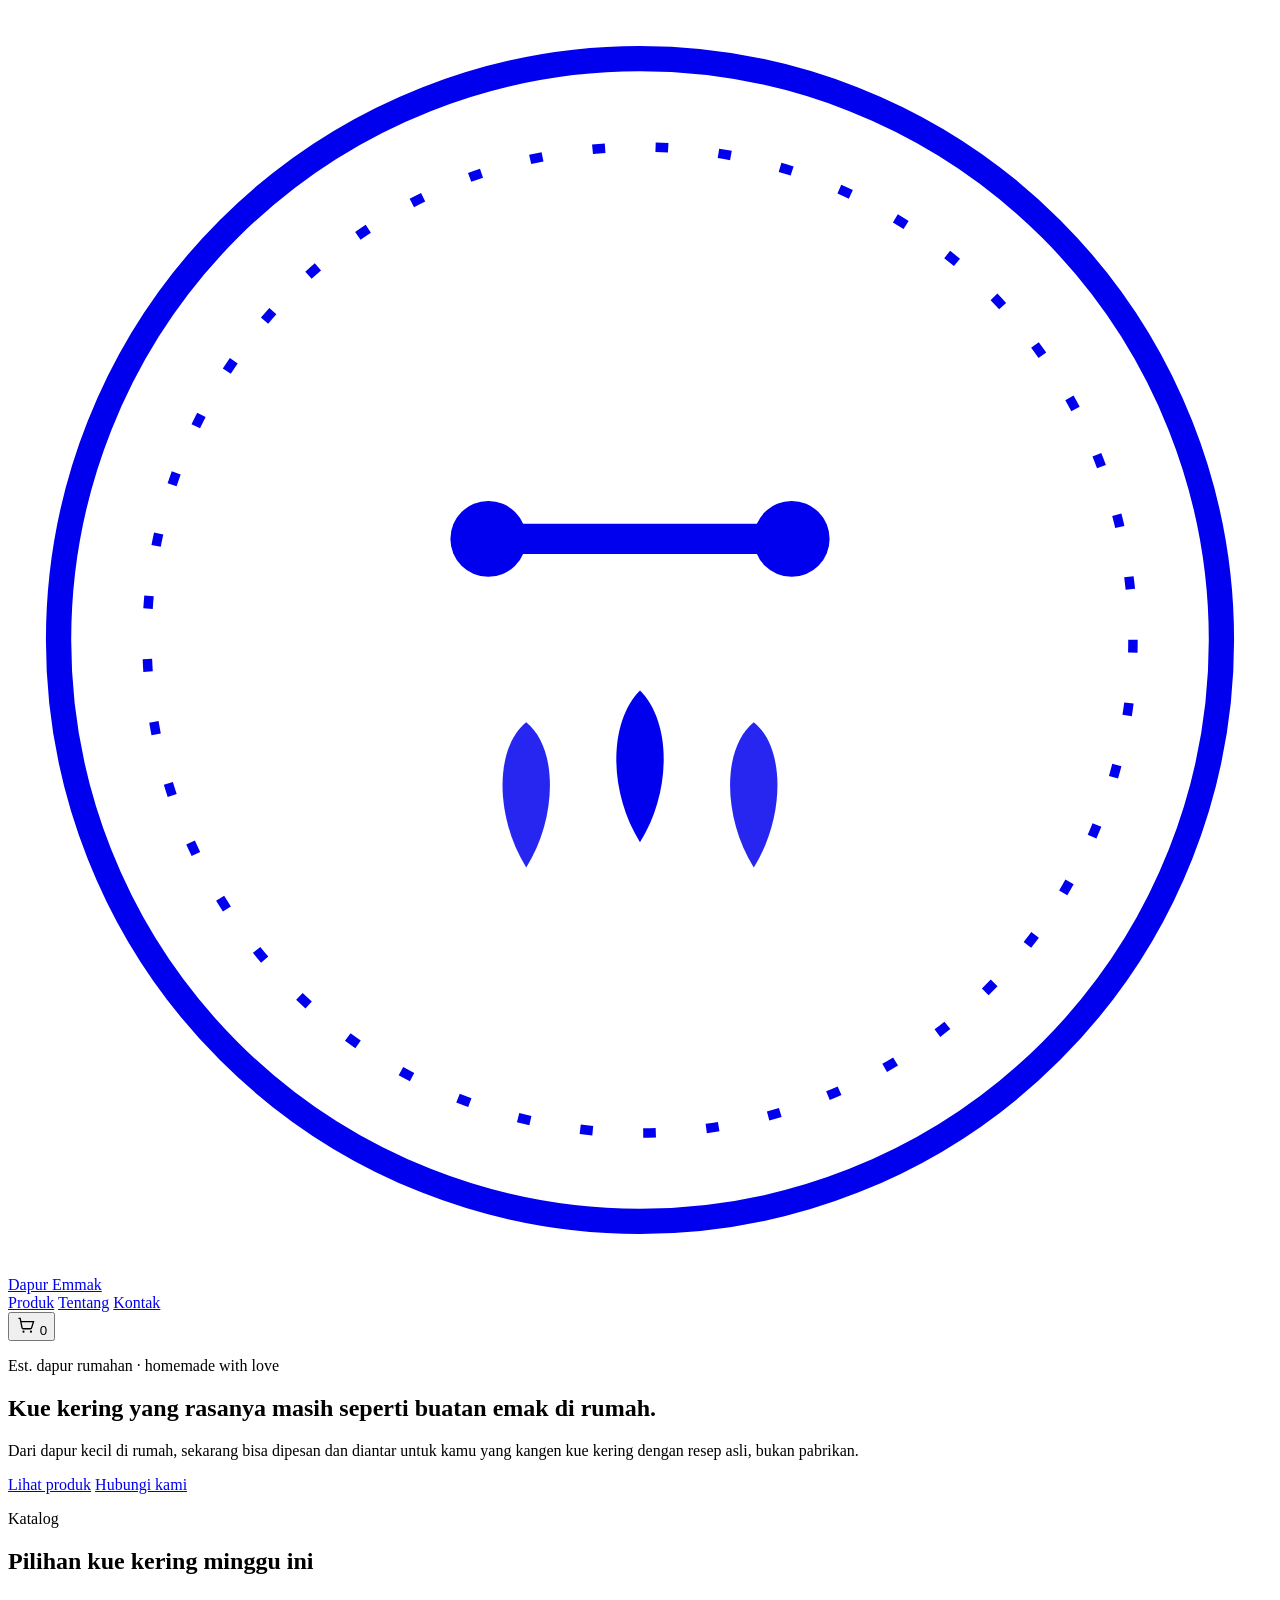
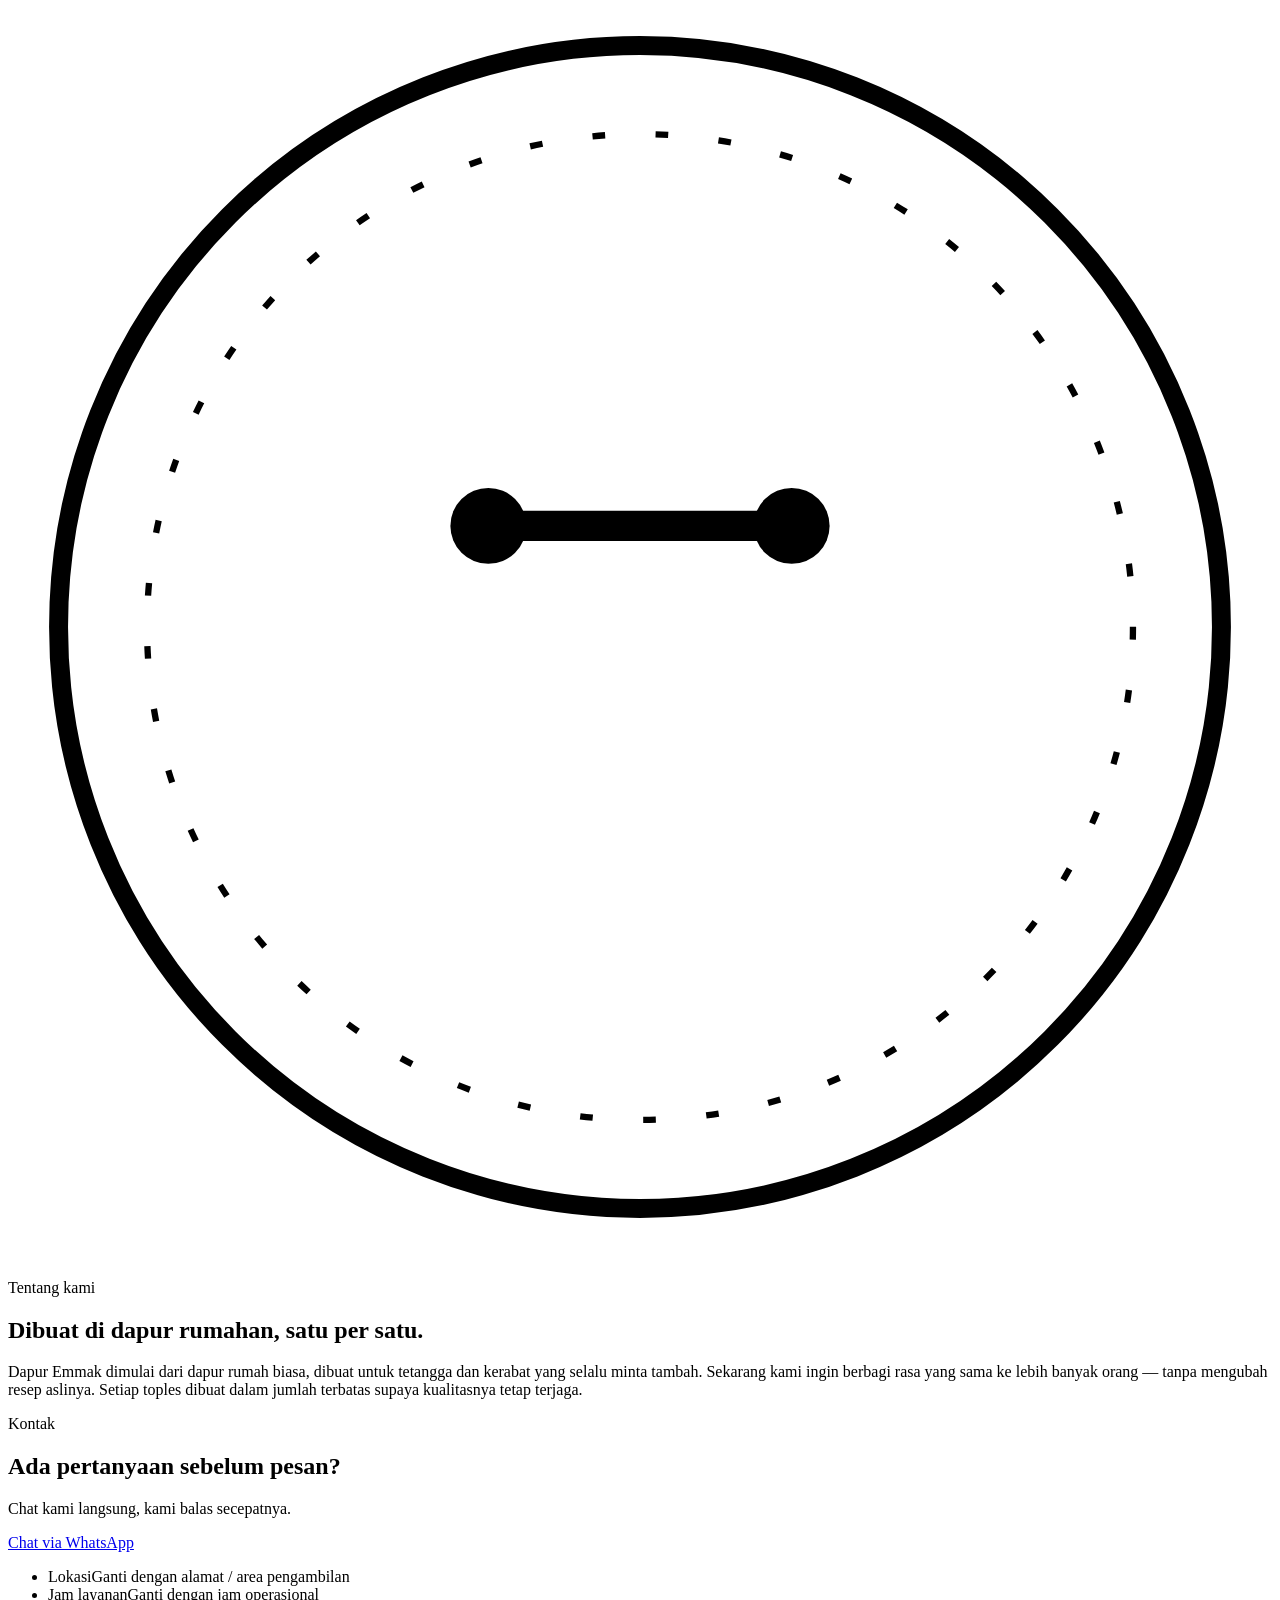
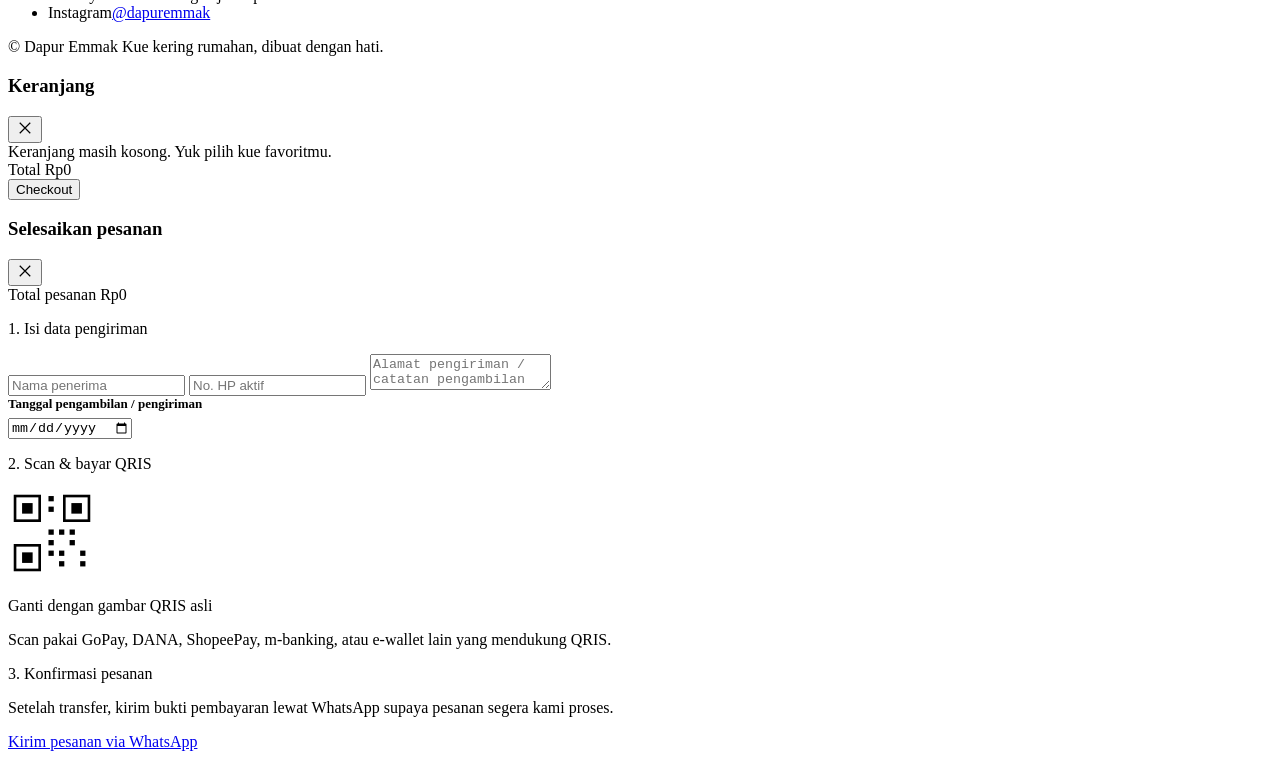
==== index.html @ aff20594 "index.html" ====
<!DOCTYPE html>
<html lang="id">
<head>
<meta charset="UTF-8">
<meta name="viewport" content="width=device-width, initial-scale=1.0">
<title>Dapur Emmak — Kue Kering Rumahan</title>
<meta name="description" content="Kue kering rumahan asli buatan Dapur Emmak. Pesan langsung, terima di rumah.">
<link rel="preconnect" href="https://fonts.googleapis.com">
<link rel="preconnect" href="https://fonts.gstatic.com" crossorigin>
<link href="https://fonts.googleapis.com/css2?family=Fraunces:ital,opsz,wght@0,9..144,400;0,9..144,500;1,9..144,500;1,9..144,600&family=Manrope:wght@400;500;600;700&display=swap" rel="stylesheet">
<link rel="stylesheet" href="style.css">
</head>
<body>

<header class="site-header">
  <div class="wrap header-inner">
    <a href="#top" class="brand">
      <img id="logoImgHeader" class="brand-mark" alt="Logo Dapur Emmak" style="display:none;object-fit:contain;">
      <svg id="logoSvgHeader" class="brand-mark" viewBox="0 0 100 100" aria-hidden="true">
        <circle cx="50" cy="50" r="46" fill="none" stroke="currentColor" stroke-width="2"/>
        <circle cx="50" cy="50" r="39" fill="none" stroke="currentColor" stroke-width="0.75" stroke-dasharray="1 4"/>
        <g transform="translate(50,42)">
          <line x1="-12" y1="0" x2="12" y2="0" stroke="currentColor" stroke-width="2.4" stroke-linecap="round"/>
          <circle cx="-12" cy="0" r="3" fill="currentColor"/>
          <circle cx="12" cy="0" r="3" fill="currentColor"/>
        </g>
        <g transform="translate(50,60)" fill="currentColor">
          <path d="M0,-6 C2.5,-3.5 2.5,2 0,6 C-2.5,2 -2.5,-3.5 0,-6 Z"/>
          <path d="M-9,-3.5 C-6.5,-1.5 -6.5,4 -9,8 C-11.5,4 -11.5,-1.5 -9,-3.5 Z" opacity="0.85"/>
          <path d="M9,-3.5 C11.5,-1.5 11.5,4 9,8 C6.5,4 6.5,-1.5 9,-3.5 Z" opacity="0.85"/>
        </g>
      </svg>
      <span class="brand-name">Dapur Emmak</span>
    </a>
    <nav class="header-nav">
      <a href="#produk">Produk</a>
      <a href="#tentang">Tentang</a>
      <a href="#kontak">Kontak</a>
    </nav>
    <button class="cart-btn" id="cartToggle" aria-label="Buka keranjang">
      <svg viewBox="0 0 24 24" width="20" height="20" fill="none" stroke="currentColor" stroke-width="1.6" aria-hidden="true"><path d="M3 4h2l2.2 11.2a1.6 1.6 0 001.6 1.3h8.4a1.6 1.6 0 001.6-1.3L21 8H6"/><circle cx="9" cy="20" r="1.3" fill="currentColor" stroke="none"/><circle cx="18" cy="20" r="1.3" fill="currentColor" stroke="none"/></svg>
      <span id="cartCount" class="cart-count">0</span>
    </button>
  </div>
</header>

<main id="top">

  <section class="hero">
    <div class="wrap hero-inner">
      <p class="eyebrow" id="heroEyebrow">Est. dapur rumahan &middot; homemade with love</p>
      <h1 id="heroTitle">Kue kering yang rasanya masih seperti buatan emak di rumah.</h1>
      <p class="hero-sub" id="heroSub">Dari dapur kecil di rumah, sekarang bisa dipesan dan diantar untuk kamu yang kangen kue kering dengan resep asli, bukan pabrikan.</p>
      <div class="hero-cta">
        <a href="#produk" class="btn btn-primary">Lihat produk</a>
        <a href="#kontak" class="btn btn-ghost">Hubungi kami</a>
      </div>
    </div>
  </section>

  <section id="produk" class="section">
    <div class="wrap">
      <p class="section-eyebrow">Katalog</p>
      <h2 class="section-title">Pilihan kue kering minggu ini</h2>
      <div id="productGrid" class="product-grid"></div>
    </div>
  </section>

  <section id="tentang" class="section section-alt">
    <div class="wrap about-inner">
      <div class="about-badge" aria-hidden="true">
        <img id="logoImgAbout" alt="" style="display:none;width:100%;object-fit:contain;">
        <svg id="logoSvgAbout" viewBox="0 0 100 100">
          <circle cx="50" cy="50" r="46" fill="none" stroke="currentColor" stroke-width="1.5"/>
          <circle cx="50" cy="50" r="39" fill="none" stroke="currentColor" stroke-width="0.5" stroke-dasharray="1 4"/>
          <g transform="translate(50,42)">
            <line x1="-12" y1="0" x2="12" y2="0" stroke="currentColor" stroke-width="2.4" stroke-linecap="round"/>
            <circle cx="-12" cy="0" r="3" fill="currentColor"/>
            <circle cx="12" cy="0" r="3" fill="currentColor"/>
          </g>
        </svg>
      </div>
      <div>
        <p class="section-eyebrow">Tentang kami</p>
        <h2 class="section-title" id="aboutTitle">Dibuat di dapur rumahan, satu per satu.</h2>
        <p class="about-text" id="aboutText">Dapur Emmak dimulai dari dapur rumah biasa, dibuat untuk tetangga dan kerabat yang selalu minta tambah. Sekarang kami ingin berbagi rasa yang sama ke lebih banyak orang — tanpa mengubah resep aslinya. Setiap toples dibuat dalam jumlah terbatas supaya kualitasnya tetap terjaga.</p>
      </div>
    </div>
  </section>

  <section id="kontak" class="section">
    <div class="wrap kontak-inner">
      <div>
        <p class="section-eyebrow">Kontak</p>
        <h2 class="section-title">Ada pertanyaan sebelum pesan?</h2>
        <p class="hero-sub">Chat kami langsung, kami balas secepatnya.</p>
        <a id="waContactLink" href="#" target="_blank" rel="noopener" class="btn btn-primary">Chat via WhatsApp</a>
      </div>
      <ul class="kontak-list">
        <li><span>Lokasi</span><span id="contactAddress">Ganti dengan alamat / area pengambilan</span></li>
        <li><span>Jam layanan</span><span id="contactHours">Ganti dengan jam operasional</span></li>
        <li><span>Instagram</span><a id="contactInstagram" href="#" target="_blank" rel="noopener">@dapuremmak</a></li>
      </ul>
    </div>
  </section>

</main>

<footer class="site-footer">
  <div class="wrap footer-inner">
    <span>&copy; <span id="year"></span> Dapur Emmak</span>
    <span>Kue kering rumahan, dibuat dengan hati.</span>
  </div>
</footer>

<div id="cartOverlay" class="cart-overlay"></div>
<aside id="cartDrawer" class="cart-drawer" aria-label="Keranjang belanja">
  <div class="cart-head">
    <h3>Keranjang</h3>
    <button id="cartClose" class="icon-btn" aria-label="Tutup keranjang">
      <svg viewBox="0 0 24 24" width="18" height="18" fill="none" stroke="currentColor" stroke-width="1.6"><path d="M5 5l14 14M19 5L5 19"/></svg>
    </button>
  </div>
  <div id="cartItems" class="cart-items"></div>
  <div id="cartEmpty" class="cart-empty">Keranjang masih kosong. Yuk pilih kue favoritmu.</div>
  <div class="cart-foot">
    <div class="cart-total-row">
      <span>Total</span>
      <span id="cartTotal">Rp0</span>
    </div>
    <button id="checkoutBtn" class="btn btn-primary btn-block">Checkout</button>
  </div>
</aside>

<div id="checkoutOverlay" class="cart-overlay"></div>
<div id="checkoutModal" class="checkout-modal" role="dialog" aria-label="Checkout">
  <div class="checkout-card">
    <div class="cart-head">
      <h3>Selesaikan pesanan</h3>
      <button id="checkoutClose" class="icon-btn" aria-label="Tutup">
        <svg viewBox="0 0 24 24" width="18" height="18" fill="none" stroke="currentColor" stroke-width="1.6"><path d="M5 5l14 14M19 5L5 19"/></svg>
      </button>
    </div>

    <div id="checkoutSummary" class="checkout-summary"></div>
    <div class="checkout-total-row">
      <span>Total pesanan</span>
      <span id="checkoutTotal">Rp0</span>
    </div>

    <div class="checkout-step">
      <p class="checkout-step-label">1. Isi data pengiriman</p>
      <div id="preorderBanner" class="preorder-banner" style="display:none;"></div>
      <div class="form-grid">
        <input type="text" id="custName" placeholder="Nama penerima">
        <input type="tel" id="custPhone" placeholder="No. HP aktif">
        <textarea id="custAddress" placeholder="Alamat pengiriman / catatan pengambilan" rows="2"></textarea>
        <div>
          <label for="orderDate" style="font-size:13px;font-weight:600;color:var(--brown-800);display:block;margin-bottom:6px;">Tanggal pengambilan / pengiriman</label>
          <input type="date" id="orderDate">
          <p id="orderDateHint" class="date-hint"></p>
        </div>
      </div>
    </div>

    <div class="checkout-step">
      <p class="checkout-step-label">2. Scan &amp; bayar QRIS</p>
      <div class="qris-box">
        <img id="qrisImg" alt="Kode QRIS Dapur Emmak" style="display:none;width:180px;height:180px;object-fit:contain;background:#fff;border-radius:12px;padding:10px;border:1px solid var(--line);">
        <div id="qrisPlaceholder" class="qris-placeholder">
          <svg viewBox="0 0 100 100" width="88" height="88" aria-hidden="true">
            <rect x="8" y="8" width="28" height="28" fill="none" stroke="currentColor" stroke-width="3"/>
            <rect x="16" y="16" width="12" height="12" fill="currentColor"/>
            <rect x="64" y="8" width="28" height="28" fill="none" stroke="currentColor" stroke-width="3"/>
            <rect x="72" y="16" width="12" height="12" fill="currentColor"/>
            <rect x="8" y="64" width="28" height="28" fill="none" stroke="currentColor" stroke-width="3"/>
            <rect x="16" y="72" width="12" height="12" fill="currentColor"/>
            <rect x="46" y="8" width="6" height="6" fill="currentColor"/>
            <rect x="46" y="20" width="6" height="6" fill="currentColor"/>
            <rect x="58" y="46" width="6" height="6" fill="currentColor"/>
            <rect x="46" y="46" width="6" height="6" fill="currentColor"/>
            <rect x="70" y="46" width="6" height="6" fill="currentColor"/>
            <rect x="46" y="58" width="6" height="6" fill="currentColor"/>
            <rect x="46" y="70" width="6" height="6" fill="currentColor"/>
            <rect x="58" y="70" width="6" height="6" fill="currentColor"/>
            <rect x="70" y="58" width="6" height="6" fill="currentColor"/>
            <rect x="82" y="70" width="6" height="6" fill="currentColor"/>
            <rect x="82" y="82" width="6" height="6" fill="currentColor"/>
            <rect x="58" y="82" width="6" height="6" fill="currentColor"/>
          </svg>
          <p>Ganti dengan gambar QRIS asli</p>
        </div>
        <p class="qris-note">Scan pakai GoPay, DANA, ShopeePay, m-banking, atau e-wallet lain yang mendukung QRIS.</p>
      </div>
    </div>

    <div class="checkout-step">
      <p class="checkout-step-label">3. Konfirmasi pesanan</p>
      <p class="checkout-note">Setelah transfer, kirim bukti pembayaran lewat WhatsApp supaya pesanan segera kami proses.</p>
      <a id="waCheckoutLink" href="#" target="_blank" rel="noopener" class="btn btn-primary btn-block">Kirim pesanan via WhatsApp</a>
    </div>
  </div>
</div>

<script src="app.js"></script>

<!-- Dipakai untuk proses login/undangan panel admin (/admin). Aman ditinggal di sini. -->
<script src="https://identity.netlify.com/v1/netlify-identity-widget.js"></script>
<script>
  if (window.netlifyIdentity) {
    window.netlifyIdentity.on("init", user => {
      if (!user) {
        window.netlifyIdentity.on("login", () => { document.location.href = "/admin/"; });
      }
    });
  }
</script>
</body>
</html>
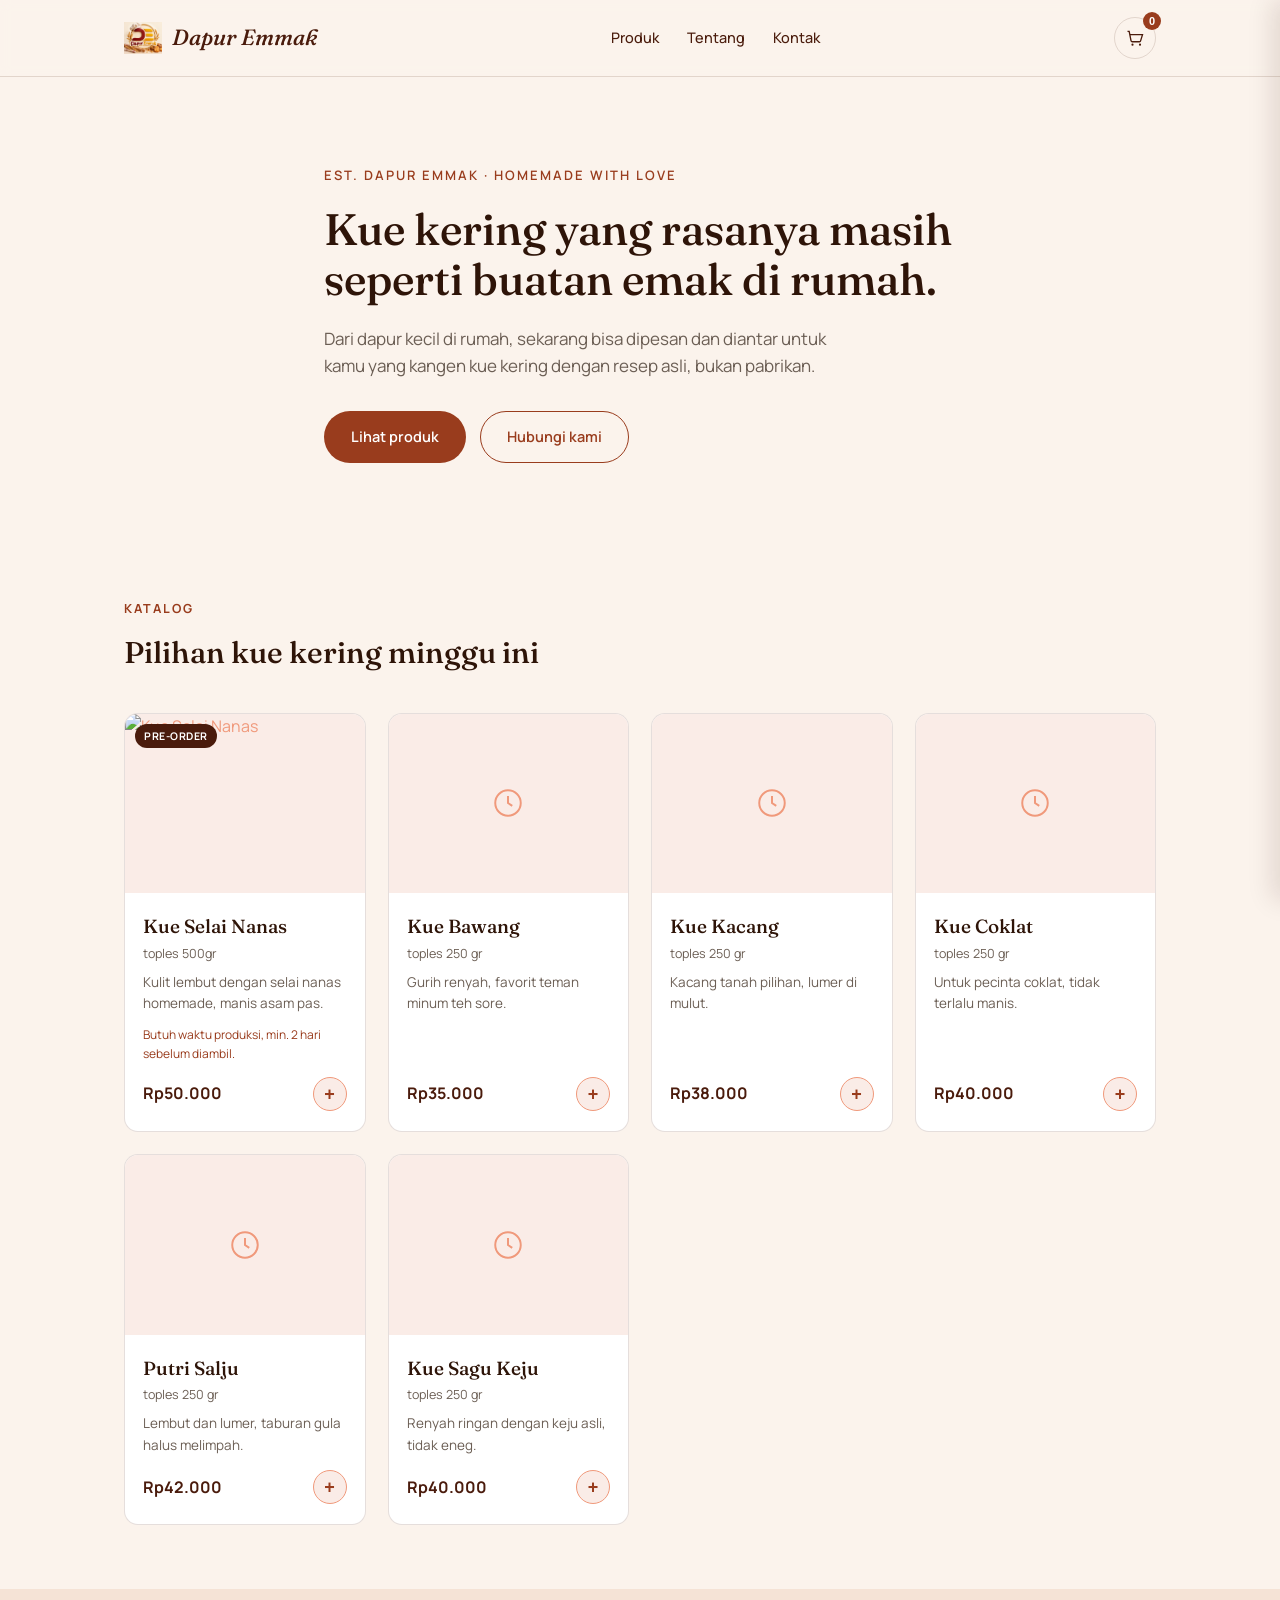
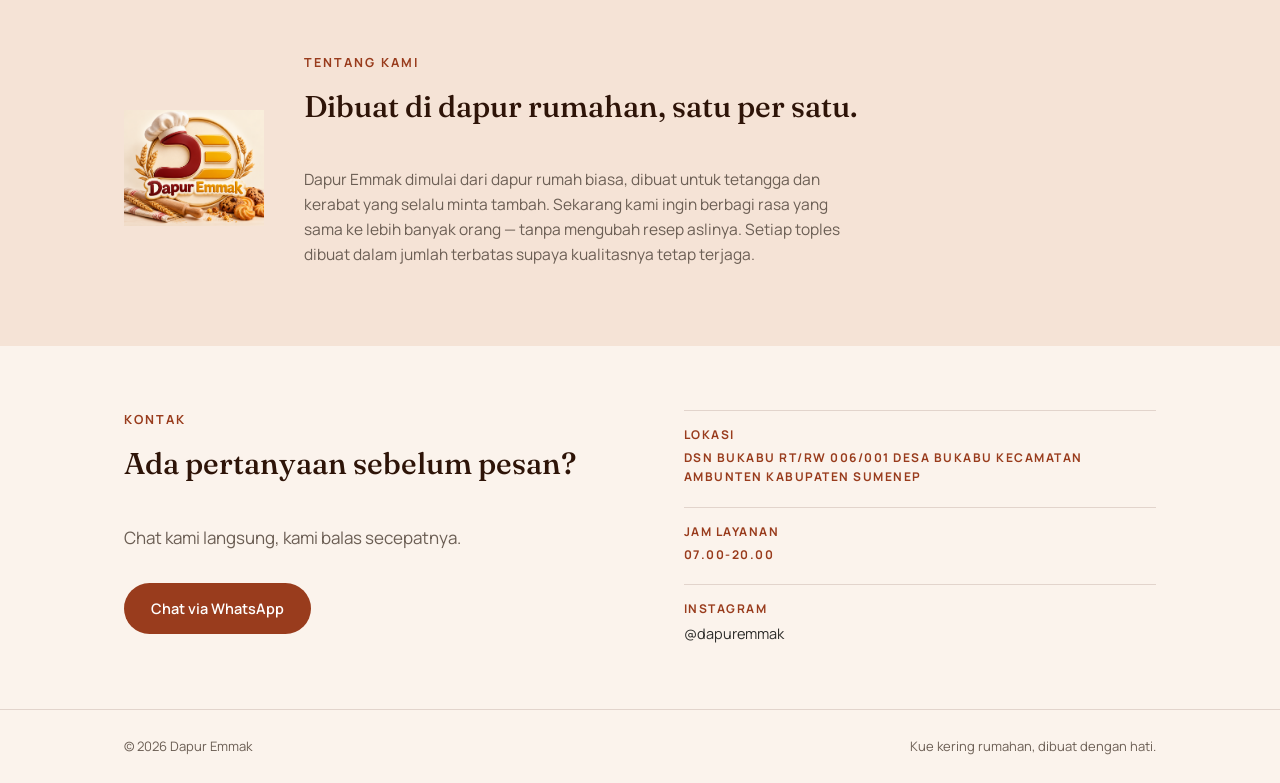
==== commit 79c0b8e6: "index.html" ====
--- a/index.html
+++ b/index.html
@@ -35,6 +35,7 @@
     <nav class="header-nav">
       <a href="#produk">Produk</a>
       <a href="#tentang">Tentang</a>
+      <a href="#reservasi" id="navReservasi" style="display:none;">Reservasi</a>
       <a href="#kontak">Kontak</a>
     </nav>
     <button class="cart-btn" id="cartToggle" aria-label="Buka keranjang">
@@ -84,6 +85,32 @@
         <p class="section-eyebrow">Tentang kami</p>
         <h2 class="section-title" id="aboutTitle">Dibuat di dapur rumahan, satu per satu.</h2>
         <p class="about-text" id="aboutText">Dapur Emmak dimulai dari dapur rumah biasa, dibuat untuk tetangga dan kerabat yang selalu minta tambah. Sekarang kami ingin berbagi rasa yang sama ke lebih banyak orang — tanpa mengubah resep aslinya. Setiap toples dibuat dalam jumlah terbatas supaya kualitasnya tetap terjaga.</p>
+      </div>
+    </div>
+  </section>
+
+  <section id="reservasi" class="section section-alt" style="display:none;">
+    <div class="wrap">
+      <p class="section-eyebrow">Pre-Booking</p>
+      <h2 class="section-title" id="reservationTitle">Reservasi Kue Lebaran</h2>
+      <p class="hero-sub" id="reservationDesc" style="margin:-20px 0 32px;max-width:640px;">Isi form ini untuk menandai kue yang kamu minati beserta tanggal pengambilannya. Ini baru catatan minat, belum termasuk pembayaran — nanti kami hubungi balik untuk konfirmasi.</p>
+
+      <div class="reservation-box">
+        <p class="checkout-step-label">Pilih kue yang diminati</p>
+        <div id="reservationProducts" class="reservation-products"></div>
+
+        <div class="form-grid" style="margin-top:18px;">
+          <input type="text" id="resName" placeholder="Nama">
+          <input type="tel" id="resPhone" placeholder="No. HP aktif">
+          <div>
+            <label for="resDate" style="font-size:13px;font-weight:600;color:var(--brown-800);display:block;margin-bottom:6px;">Perkiraan tanggal pengambilan</label>
+            <input type="date" id="resDate">
+          </div>
+          <textarea id="resNote" placeholder="Catatan tambahan (opsional): jumlah toples, request khusus, dll." rows="2"></textarea>
+        </div>
+
+        <a id="waReservationLink" href="#" target="_blank" rel="noopener" class="btn btn-primary btn-block" style="margin-top:16px;">Kirim reservasi via WhatsApp</a>
+        <p id="reservationNote" class="date-hint" style="text-align:center;margin-top:10px;"></p>
       </div>
     </div>
   </section>
--- a/style.css
+++ b/style.css
@@ -0,0 +1,242 @@
+:root{
+  --cream: #FBF3EC;
+  --cream-2: #F5E3D6;
+  --coral-50: #FAECE7;
+  --coral-200: #F0997B;
+  --coral-600: #993C1D;
+  --coral-700: #C1521F;
+  --brown-800: #4A1B0C;
+  --brown-900: #2E1408;
+  --ink: #2C2C2A;
+  --ink-soft: #6B5E54;
+  --line: rgba(74,27,12,0.14);
+  --amber: #EF9F27;
+  --radius: 14px;
+  --font-display: "Fraunces", serif;
+  --font-body: "Manrope", sans-serif;
+}
+
+*{box-sizing:border-box;}
+html{scroll-behavior:smooth;}
+body{
+  margin:0;
+  font-family:var(--font-body);
+  color:var(--ink);
+  background:var(--cream);
+  line-height:1.6;
+}
+img{max-width:100%;display:block;}
+a{color:inherit;}
+.wrap{max-width:1080px;margin:0 auto;padding:0 24px;}
+
+/* ---------- Header ---------- */
+.site-header{
+  position:sticky;top:0;z-index:40;
+  background:rgba(251,243,236,0.92);
+  backdrop-filter:blur(6px);
+  border-bottom:1px solid var(--line);
+}
+.header-inner{display:flex;align-items:center;justify-content:space-between;height:76px;}
+.brand{display:flex;align-items:center;gap:10px;text-decoration:none;color:var(--brown-800);}
+.brand-mark{width:38px;height:38px;color:var(--coral-600);}
+.brand-name{font-family:var(--font-display);font-style:italic;font-weight:500;font-size:22px;}
+.header-nav{display:flex;gap:28px;}
+.header-nav a{text-decoration:none;font-size:14.5px;font-weight:500;color:var(--brown-800);}
+.header-nav a:hover{color:var(--coral-600);}
+.cart-btn{
+  position:relative;
+  background:transparent;border:1px solid var(--line);border-radius:999px;
+  width:42px;height:42px;display:flex;align-items:center;justify-content:center;
+  color:var(--brown-800);cursor:pointer;
+}
+.cart-count{
+  position:absolute;top:-6px;right:-6px;
+  background:var(--coral-600);color:#fff;
+  font-size:11px;font-weight:700;
+  min-width:18px;height:18px;border-radius:999px;
+  display:flex;align-items:center;justify-content:center;padding:0 4px;
+}
+
+/* ---------- Hero ---------- */
+.hero{padding:88px 0 72px;}
+.hero-inner{max-width:680px;}
+.eyebrow{
+  font-size:13px;letter-spacing:2px;text-transform:uppercase;
+  color:var(--coral-600);font-weight:600;margin:0 0 18px;
+}
+.hero h1{
+  font-family:var(--font-display);font-weight:500;
+  font-size:44px;line-height:1.15;color:var(--brown-900);
+  margin:0 0 20px;
+}
+.hero-sub{font-size:17px;color:var(--ink-soft);max-width:520px;margin:0 0 32px;}
+.hero-cta{display:flex;gap:14px;flex-wrap:wrap;}
+
+.btn{
+  display:inline-flex;align-items:center;justify-content:center;
+  padding:13px 26px;border-radius:999px;font-weight:600;font-size:14.5px;
+  text-decoration:none;cursor:pointer;border:1px solid transparent;
+  transition:transform .12s ease;
+}
+.btn:active{transform:scale(0.98);}
+.btn-primary{background:var(--coral-600);color:#fff;}
+.btn-primary:hover{background:var(--brown-800);}
+.btn-ghost{background:transparent;border-color:var(--coral-600);color:var(--coral-600);}
+.btn-ghost:hover{background:var(--coral-50);}
+.btn-block{width:100%;}
+
+/* ---------- Sections ---------- */
+.section{padding:64px 0;}
+.section-alt{background:var(--cream-2);}
+.section-eyebrow{
+  font-size:12.5px;letter-spacing:2px;text-transform:uppercase;
+  color:var(--coral-600);font-weight:700;margin:0 0 10px;
+}
+.section-title{
+  font-family:var(--font-display);font-weight:500;font-size:30px;
+  color:var(--brown-900);margin:0 0 36px;max-width:560px;
+}
+
+/* ---------- Product grid ---------- */
+.product-grid{
+  display:grid;
+  grid-template-columns:repeat(auto-fit, minmax(230px, 1fr));
+  gap:22px;
+}
+.product-card{
+  background:#fff;border:1px solid var(--line);border-radius:var(--radius);
+  overflow:hidden;display:flex;flex-direction:column;
+}
+.product-image{
+  aspect-ratio:4/3;background:var(--coral-50);
+  display:flex;align-items:center;justify-content:center;
+  color:var(--coral-200);
+}
+.product-image img{width:100%;height:100%;object-fit:cover;}
+.product-body{padding:18px 18px 20px;display:flex;flex-direction:column;gap:8px;flex:1;}
+.product-name{font-family:var(--font-display);font-weight:500;font-size:19px;color:var(--brown-900);margin:0;}
+.product-unit{font-size:12.5px;color:var(--ink-soft);margin:-6px 0 0;}
+.product-desc{font-size:13.5px;color:var(--ink-soft);margin:0;flex:1;}
+.product-foot{display:flex;align-items:center;justify-content:space-between;margin-top:6px;}
+.product-price{font-weight:700;color:var(--brown-800);font-size:16px;}
+.add-btn{
+  background:var(--coral-50);color:var(--coral-600);border:1px solid var(--coral-200);
+  border-radius:999px;width:34px;height:34px;font-size:18px;font-weight:700;
+  cursor:pointer;line-height:1;
+}
+.add-btn:hover{background:var(--coral-600);color:#fff;border-color:var(--coral-600);}
+
+.pre-badge{
+  position:absolute;top:10px;left:10px;
+  background:var(--brown-800);color:#fff;
+  font-size:10.5px;font-weight:700;letter-spacing:0.5px;text-transform:uppercase;
+  padding:4px 9px;border-radius:999px;
+}
+.product-image{position:relative;}
+.preorder-hint{font-size:12px;color:var(--coral-600);margin:2px 0 0;}
+.date-hint{font-size:12px;color:var(--ink-soft);margin:6px 0 0;}
+.preorder-banner{
+  background:var(--coral-50);border:1px solid var(--coral-200);border-radius:10px;
+  padding:10px 14px;font-size:12.5px;color:var(--brown-800);margin:0 0 4px;
+}
+
+/* ---------- About ---------- */
+.about-inner{display:grid;grid-template-columns:140px 1fr;gap:40px;align-items:center;}
+.about-badge{color:var(--coral-600);}
+.about-text{color:var(--ink-soft);font-size:15.5px;max-width:560px;}
+
+/* ---------- Kontak ---------- */
+.kontak-inner{display:grid;grid-template-columns:1.1fr 1fr;gap:40px;align-items:start;}
+.kontak-list{list-style:none;margin:0;padding:0;display:flex;flex-direction:column;gap:16px;}
+.kontak-list li{font-size:14.5px;color:var(--ink);border-top:1px solid var(--line);padding-top:14px;}
+.kontak-list li span{display:block;font-size:12px;text-transform:uppercase;letter-spacing:1.5px;color:var(--coral-600);font-weight:700;margin-bottom:4px;}
+.kontak-list li a{text-decoration:none;}
+.kontak-list li a:hover{color:var(--coral-600);text-decoration:underline;}
+
+/* ---------- Footer ---------- */
+.site-footer{border-top:1px solid var(--line);padding:26px 0;}
+.footer-inner{display:flex;justify-content:space-between;flex-wrap:wrap;gap:8px;font-size:13px;color:var(--ink-soft);}
+
+/* ---------- Cart drawer ---------- */
+.cart-overlay{
+  position:fixed;inset:0;background:rgba(46,20,8,0.35);
+  opacity:0;pointer-events:none;transition:opacity .2s ease;z-index:50;
+}
+.cart-overlay.open{opacity:1;pointer-events:auto;}
+.cart-drawer{
+  position:fixed;top:0;right:0;bottom:0;width:380px;max-width:90vw;
+  background:var(--cream);z-index:60;
+  transform:translateX(100%);transition:transform .25s ease;
+  display:flex;flex-direction:column;
+  box-shadow:-8px 0 24px rgba(46,20,8,0.12);
+}
+.cart-drawer.open{transform:translateX(0);}
+.cart-head{display:flex;align-items:center;justify-content:space-between;padding:22px 24px;border-bottom:1px solid var(--line);}
+.cart-head h3{font-family:var(--font-display);font-weight:500;font-size:20px;margin:0;color:var(--brown-900);}
+.icon-btn{background:transparent;border:none;cursor:pointer;color:var(--brown-800);padding:4px;}
+.cart-items{flex:1;overflow-y:auto;padding:16px 24px;display:flex;flex-direction:column;gap:16px;}
+.cart-empty{padding:40px 24px;text-align:center;color:var(--ink-soft);font-size:14px;}
+.cart-line{display:flex;gap:12px;align-items:center;}
+.cart-line-name{font-weight:600;font-size:14.5px;color:var(--brown-900);}
+.cart-line-price{font-size:13px;color:var(--ink-soft);}
+.qty-control{display:flex;align-items:center;gap:8px;margin-top:6px;}
+.qty-control button{
+  width:24px;height:24px;border-radius:999px;border:1px solid var(--line);
+  background:#fff;cursor:pointer;font-weight:700;color:var(--brown-800);line-height:1;
+}
+.qty-control span{font-size:13.5px;min-width:16px;text-align:center;}
+.cart-line-remove{margin-left:auto;background:none;border:none;color:var(--ink-soft);cursor:pointer;font-size:12.5px;text-decoration:underline;}
+.cart-foot{padding:20px 24px;border-top:1px solid var(--line);}
+.cart-total-row{display:flex;justify-content:space-between;font-weight:700;font-size:16px;color:var(--brown-900);margin-bottom:14px;}
+
+/* ---------- Checkout modal ---------- */
+.checkout-modal{
+  position:fixed;inset:0;z-index:70;display:flex;align-items:flex-end;justify-content:center;
+  opacity:0;pointer-events:none;transition:opacity .2s ease;
+}
+.checkout-modal.open{opacity:1;pointer-events:auto;}
+.checkout-card{
+  background:var(--cream);width:100%;max-width:520px;max-height:88vh;overflow-y:auto;
+  border-radius:20px 20px 0 0;
+  transform:translateY(16px);transition:transform .2s ease;
+}
+.checkout-modal.open .checkout-card{transform:translateY(0);}
+@media (min-width:640px){
+  .checkout-modal{align-items:center;}
+  .checkout-card{border-radius:20px;}
+}
+.checkout-summary{padding:0 24px;display:flex;flex-direction:column;gap:10px;margin-top:6px;}
+.checkout-line{display:flex;justify-content:space-between;font-size:13.5px;color:var(--ink-soft);}
+.checkout-total-row{
+  display:flex;justify-content:space-between;font-weight:700;font-size:17px;
+  color:var(--brown-900);padding:16px 24px;border-top:1px solid var(--line);border-bottom:1px solid var(--line);margin:14px 0 0;
+}
+.checkout-step{padding:20px 24px;border-bottom:1px solid var(--line);}
+.checkout-step:last-child{border-bottom:none;}
+.checkout-step-label{font-weight:700;font-size:13.5px;color:var(--coral-600);margin:0 0 12px;}
+.form-grid{display:flex;flex-direction:column;gap:10px;}
+.form-grid input,.form-grid textarea{
+  width:100%;border:1px solid var(--line);border-radius:10px;
+  padding:11px 14px;font-family:var(--font-body);font-size:14px;
+  background:#fff;color:var(--ink);resize:vertical;
+}
+.form-grid input:focus,.form-grid textarea:focus{outline:2px solid var(--coral-200);outline-offset:1px;}
+.qris-box{display:flex;flex-direction:column;align-items:center;text-align:center;gap:10px;}
+.qris-placeholder{
+  width:180px;height:180px;background:#fff;border:1.5px dashed var(--coral-200);
+  border-radius:12px;display:flex;flex-direction:column;align-items:center;justify-content:center;gap:8px;
+  color:var(--coral-600);padding:12px;
+}
+.qris-placeholder p{font-size:11.5px;color:var(--ink-soft);margin:0;}
+.qris-note{font-size:12.5px;color:var(--ink-soft);max-width:320px;}
+.checkout-note{font-size:13px;color:var(--ink-soft);margin:0 0 14px;}
+
+/* ---------- Responsive ---------- */
+@media (max-width:760px){
+  .header-nav{display:none;}
+  .hero{padding:56px 0 48px;}
+  .hero h1{font-size:32px;}
+  .about-inner{grid-template-columns:1fr;text-align:left;}
+  .about-badge{width:80px;}
+  .kontak-inner{grid-template-columns:1fr;}
+}
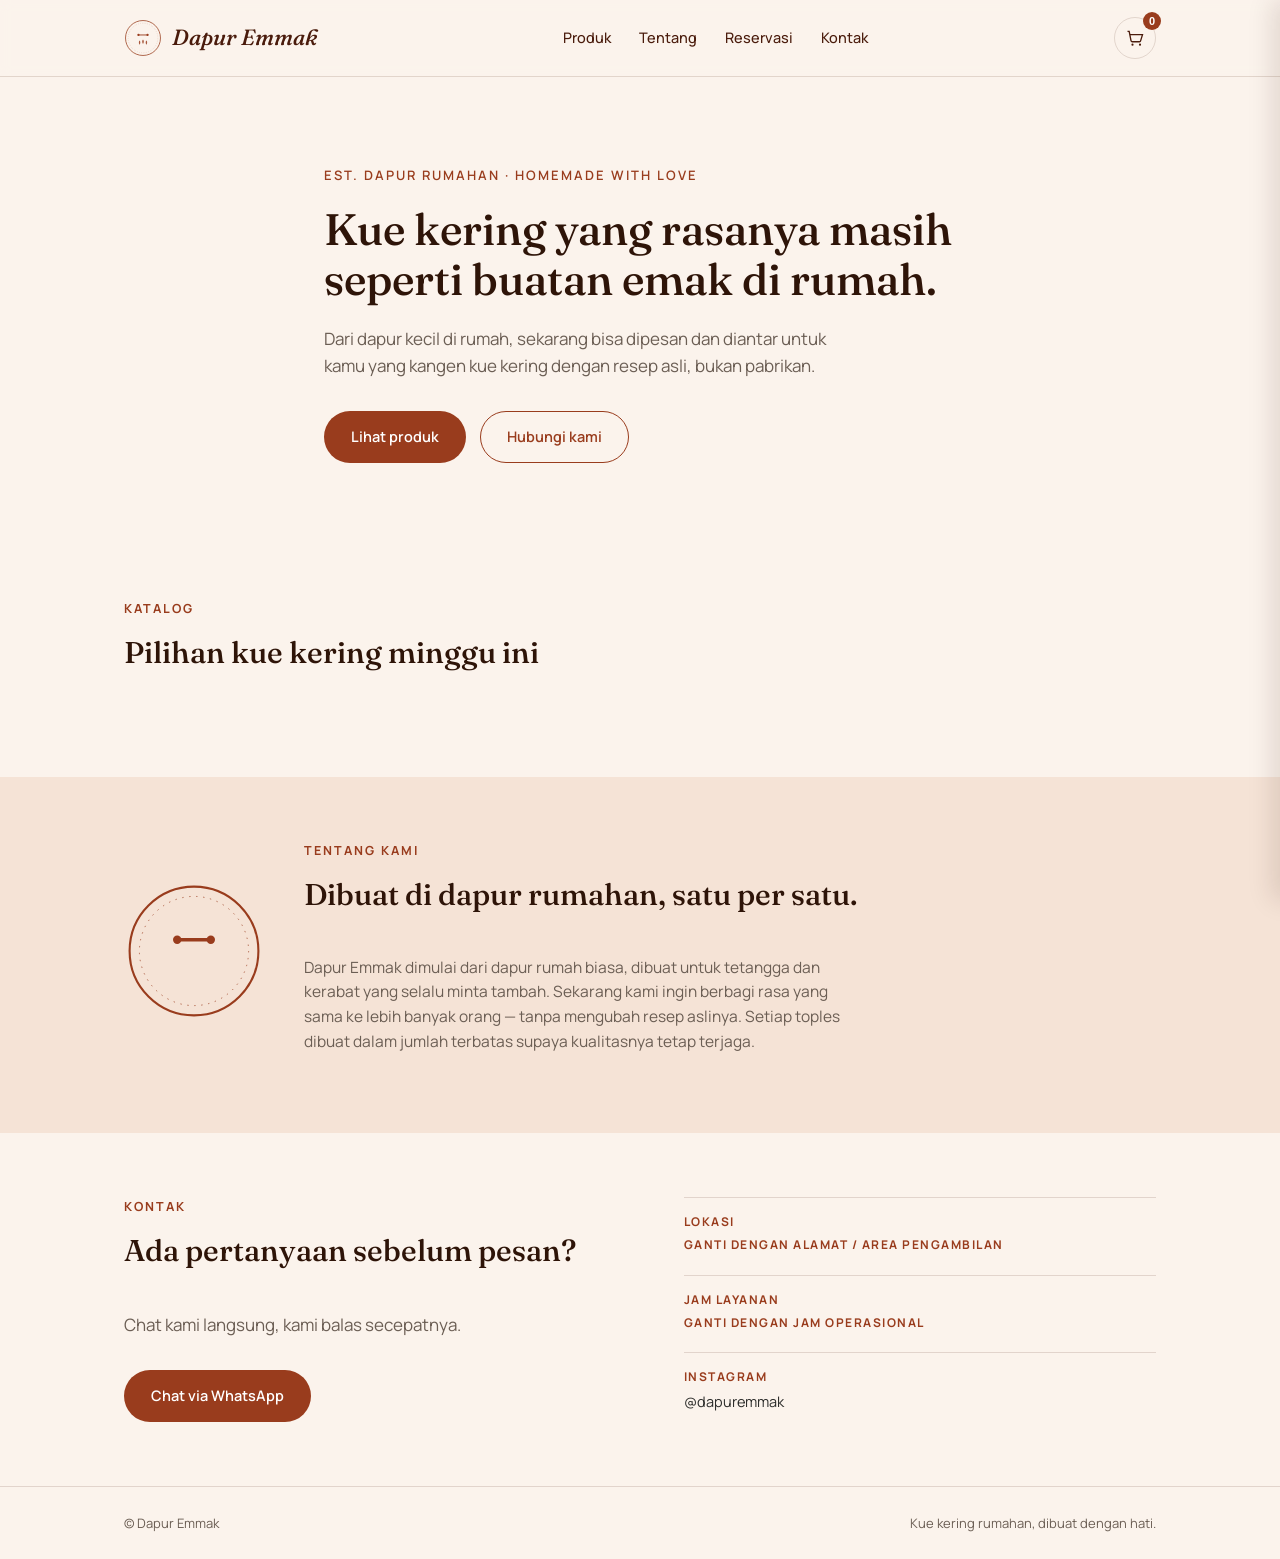
==== commit cccf48ce: "index.html" ====
--- a/index.html
+++ b/index.html
@@ -35,7 +35,7 @@
     <nav class="header-nav">
       <a href="#produk">Produk</a>
       <a href="#tentang">Tentang</a>
-      <a href="#reservasi" id="navReservasi" style="display:none;">Reservasi</a>
+      <a href="reservasi.html">Reservasi</a>
       <a href="#kontak">Kontak</a>
     </nav>
     <button class="cart-btn" id="cartToggle" aria-label="Buka keranjang">
@@ -85,32 +85,6 @@
         <p class="section-eyebrow">Tentang kami</p>
         <h2 class="section-title" id="aboutTitle">Dibuat di dapur rumahan, satu per satu.</h2>
         <p class="about-text" id="aboutText">Dapur Emmak dimulai dari dapur rumah biasa, dibuat untuk tetangga dan kerabat yang selalu minta tambah. Sekarang kami ingin berbagi rasa yang sama ke lebih banyak orang — tanpa mengubah resep aslinya. Setiap toples dibuat dalam jumlah terbatas supaya kualitasnya tetap terjaga.</p>
-      </div>
-    </div>
-  </section>
-
-  <section id="reservasi" class="section section-alt" style="display:none;">
-    <div class="wrap">
-      <p class="section-eyebrow">Pre-Booking</p>
-      <h2 class="section-title" id="reservationTitle">Reservasi Kue Lebaran</h2>
-      <p class="hero-sub" id="reservationDesc" style="margin:-20px 0 32px;max-width:640px;">Isi form ini untuk menandai kue yang kamu minati beserta tanggal pengambilannya. Ini baru catatan minat, belum termasuk pembayaran — nanti kami hubungi balik untuk konfirmasi.</p>
-
-      <div class="reservation-box">
-        <p class="checkout-step-label">Pilih kue yang diminati</p>
-        <div id="reservationProducts" class="reservation-products"></div>
-
-        <div class="form-grid" style="margin-top:18px;">
-          <input type="text" id="resName" placeholder="Nama">
-          <input type="tel" id="resPhone" placeholder="No. HP aktif">
-          <div>
-            <label for="resDate" style="font-size:13px;font-weight:600;color:var(--brown-800);display:block;margin-bottom:6px;">Perkiraan tanggal pengambilan</label>
-            <input type="date" id="resDate">
-          </div>
-          <textarea id="resNote" placeholder="Catatan tambahan (opsional): jumlah toples, request khusus, dll." rows="2"></textarea>
-        </div>
-
-        <a id="waReservationLink" href="#" target="_blank" rel="noopener" class="btn btn-primary btn-block" style="margin-top:16px;">Kirim reservasi via WhatsApp</a>
-        <p id="reservationNote" class="date-hint" style="text-align:center;margin-top:10px;"></p>
       </div>
     </div>
   </section>
--- a/style.css
+++ b/style.css
@@ -140,6 +140,25 @@
   padding:10px 14px;font-size:12.5px;color:var(--brown-800);margin:0 0 4px;
 }
 
+/* ---------- Reservation ---------- */
+.reservation-box{
+  background:#fff;border:1px solid var(--line);border-radius:var(--radius);
+  padding:26px;max-width:640px;
+}
+.reservation-products{
+  display:flex;flex-direction:column;gap:8px;margin-top:12px;
+}
+.reservation-item{
+  display:flex;align-items:center;gap:10px;
+  border:1px solid var(--line);border-radius:10px;padding:10px 14px;
+  cursor:pointer;font-size:14px;color:var(--ink);
+}
+.reservation-item:has(input:checked){
+  border-color:var(--coral-600);background:var(--coral-50);
+}
+.reservation-item input{width:16px;height:16px;accent-color:var(--coral-600);flex-shrink:0;}
+.reservation-item .res-price{margin-left:auto;color:var(--ink-soft);font-size:13px;}
+
 /* ---------- About ---------- */
 .about-inner{display:grid;grid-template-columns:140px 1fr;gap:40px;align-items:center;}
 .about-badge{color:var(--coral-600);}
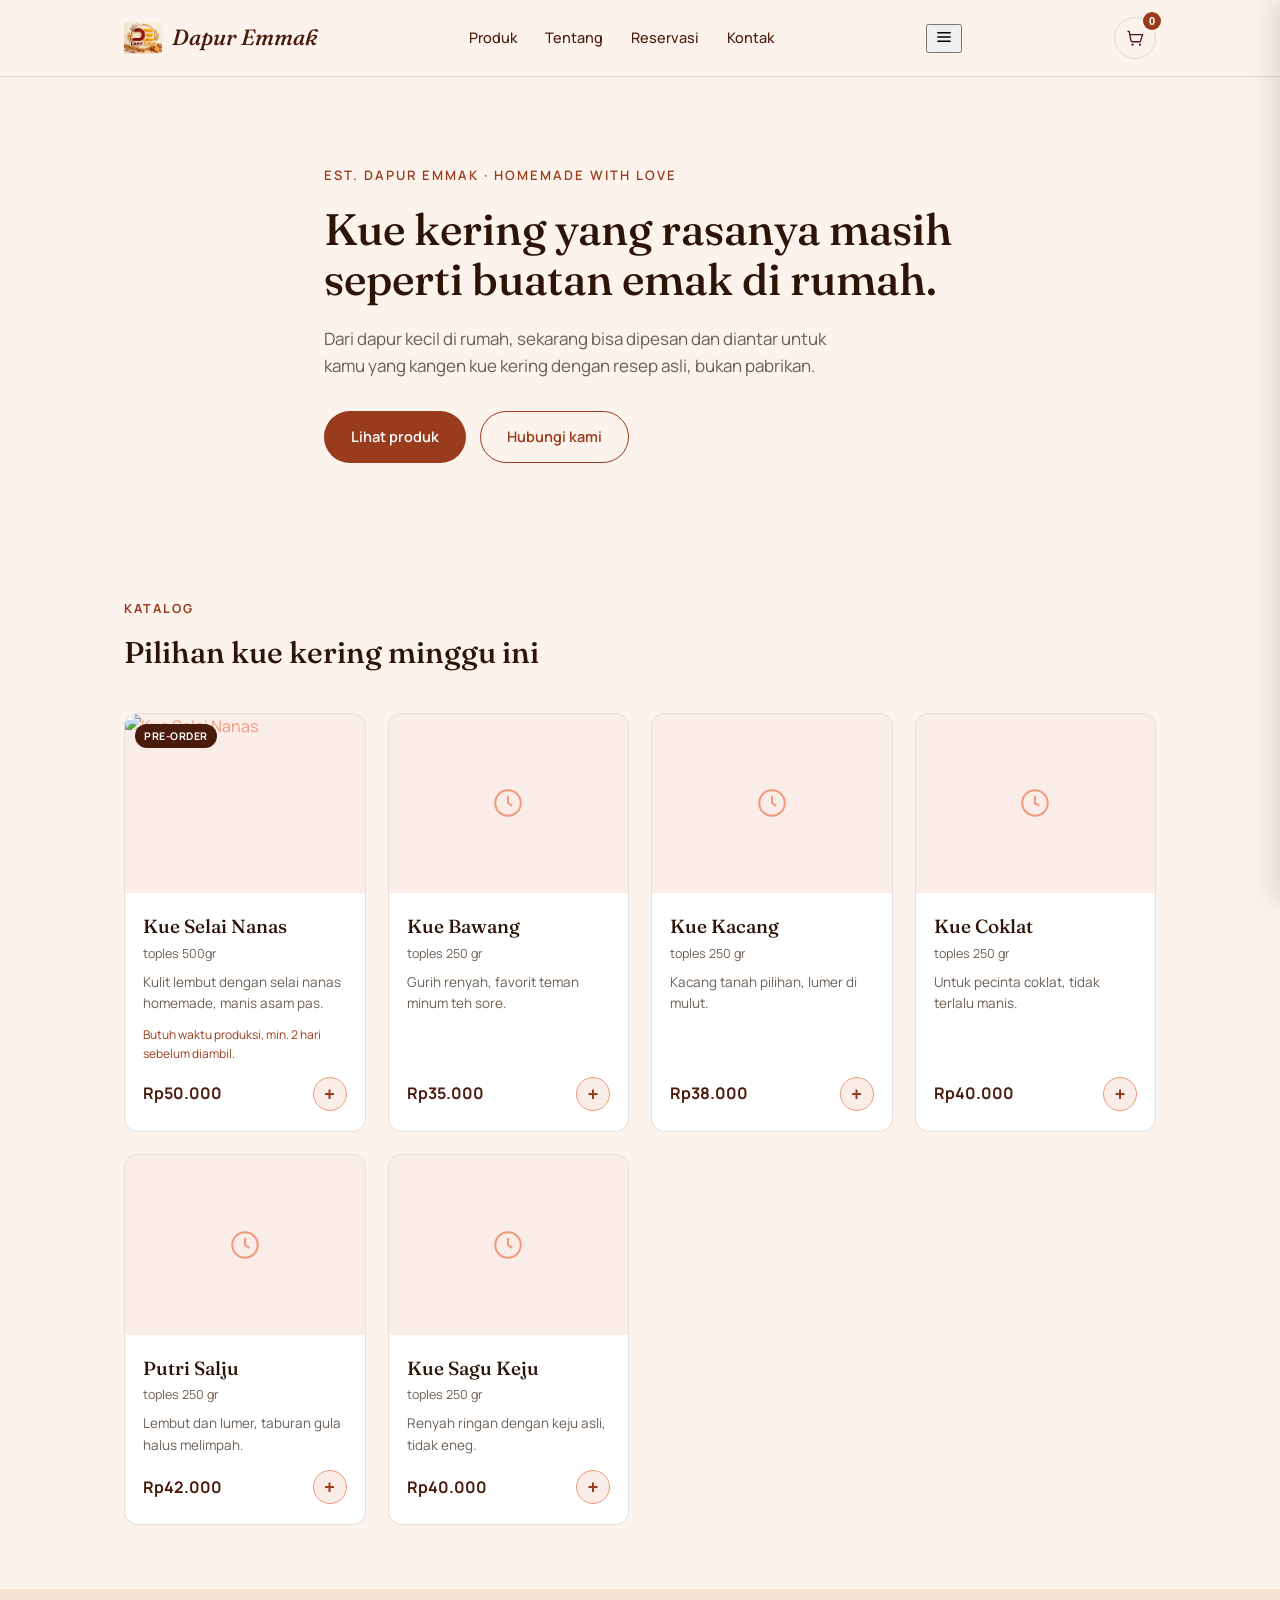
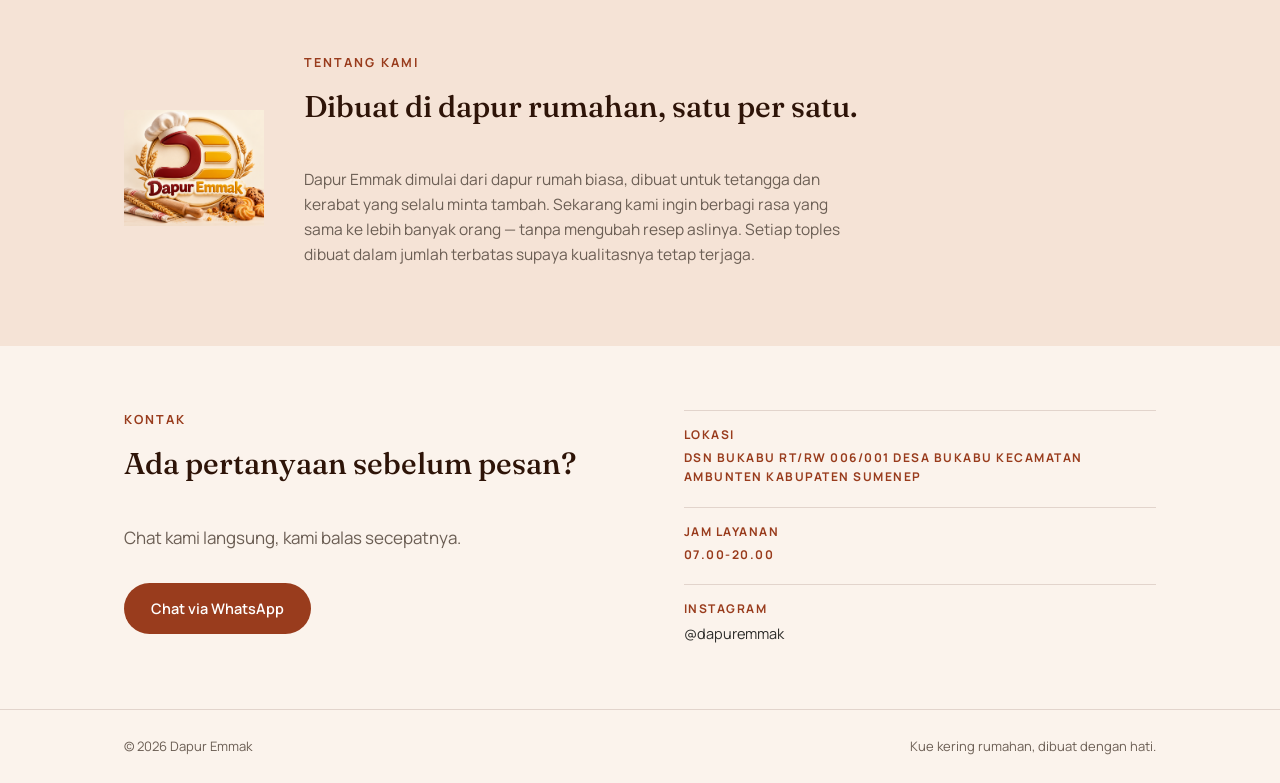
==== commit 82d8154b: "index.html" ====
--- a/index.html
+++ b/index.html
@@ -38,6 +38,9 @@
       <a href="reservasi.html">Reservasi</a>
       <a href="#kontak">Kontak</a>
     </nav>
+    <button class="menu-toggle" id="menuToggle" aria-label="Buka menu">
+      <svg viewBox="0 0 24 24" width="20" height="20" fill="none" stroke="currentColor" stroke-width="1.8" aria-hidden="true"><path d="M4 7h16M4 12h16M4 17h16"/></svg>
+    </button>
     <button class="cart-btn" id="cartToggle" aria-label="Buka keranjang">
       <svg viewBox="0 0 24 24" width="20" height="20" fill="none" stroke="currentColor" stroke-width="1.6" aria-hidden="true"><path d="M3 4h2l2.2 11.2a1.6 1.6 0 001.6 1.3h8.4a1.6 1.6 0 001.6-1.3L21 8H6"/><circle cx="9" cy="20" r="1.3" fill="currentColor" stroke="none"/><circle cx="18" cy="20" r="1.3" fill="currentColor" stroke="none"/></svg>
       <span id="cartCount" class="cart-count">0</span>
@@ -203,6 +206,7 @@
   </div>
 </div>
 
+<script src="nav.js"></script>
 <script src="app.js"></script>
 
 <!-- Dipakai untuk proses login/undangan panel admin (/admin). Aman ditinggal di sini. -->
